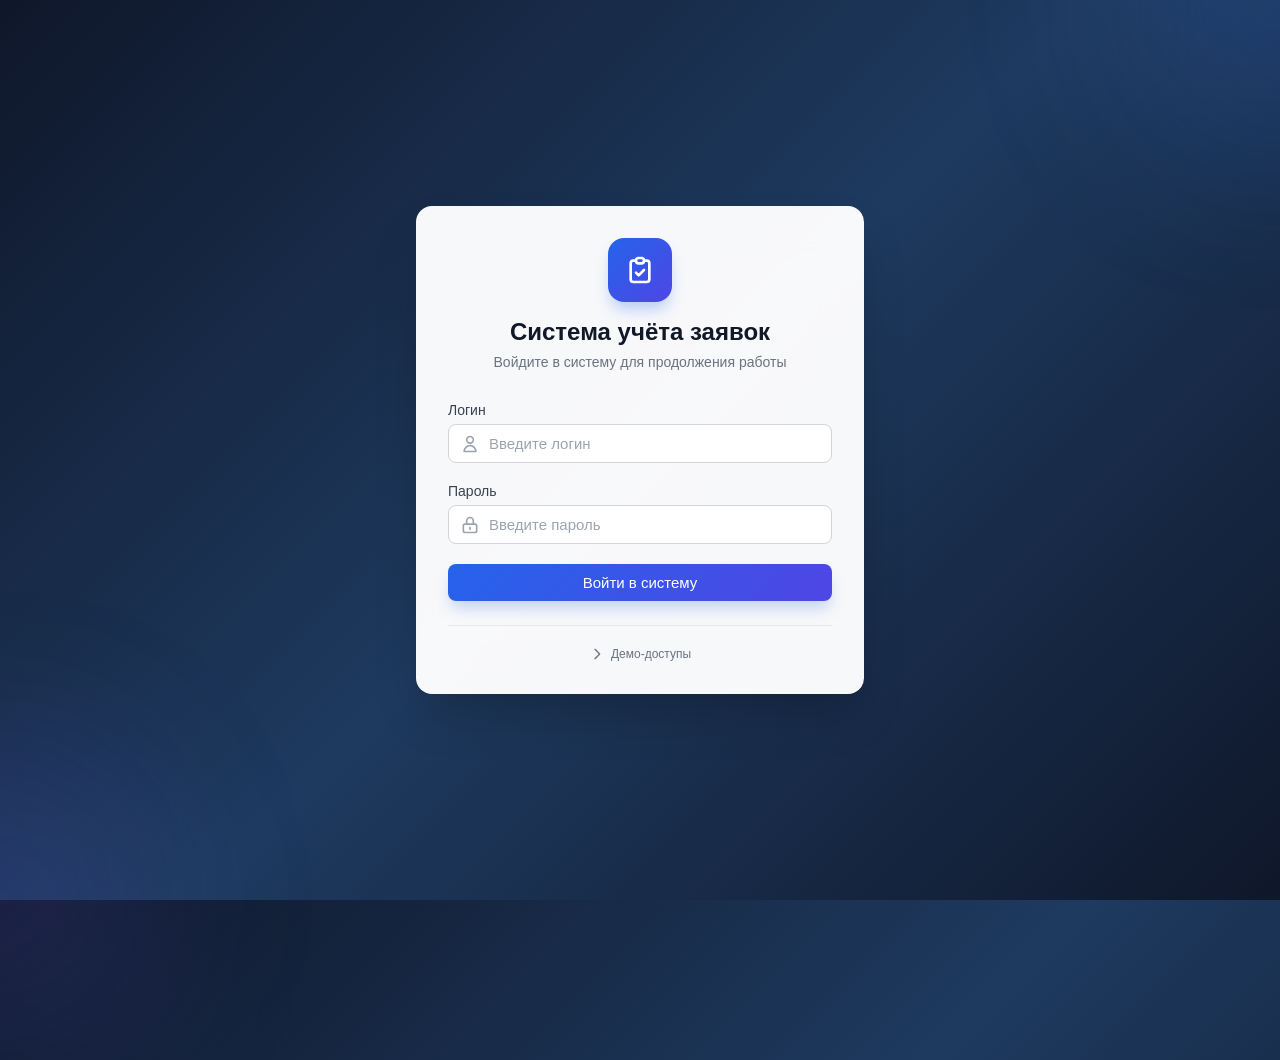
==== src/presentation/templates/login.html @ 2b45f91a "Подключён веб-интерфейс к серверной части" ====
<!DOCTYPE html>

<html lang="ru">
<head>
<meta charset="utf-8"/>
<meta content="width=device-width, initial-scale=1.0" name="viewport"/>
<title>Вход — Система учёта заявок</title>

<link href="../static/css/login.css" rel="stylesheet"/></head>
<body>
<div class="card">
<div class="logo-area">
<div class="logo-icon">
<svg fill="none" stroke="currentColor" viewbox="0 0 24 24"><path d="M9 5H7a2 2 0 00-2 2v12a2 2 0 002 2h10a2 2 0 002-2V7a2 2 0 00-2-2h-2M9 5a2 2 0 002 2h2a2 2 0 002-2M9 5a2 2 0 012-2h2a2 2 0 012 2m-6 9l2 2 4-4" stroke-linecap="round" stroke-linejoin="round" stroke-width="2"></path></svg>
</div>
<h1>Система учёта заявок</h1>
<p class="subtitle">Войдите в систему для продолжения работы</p>
</div>
<form id="loginForm">
<div class="alert alert-danger" id="alertBox" style="display:none">
<svg fill="none" stroke="currentColor" viewbox="0 0 24 24"><path d="M12 8v4m0 4h.01M21 12a9 9 0 11-18 0 9 9 0 0118 0z" stroke-linecap="round" stroke-linejoin="round" stroke-width="2"></path></svg>
<span id="alertText"></span>
</div>
<div class="form-group">
<label class="form-label" for="login">Логин</label>
<div class="input-wrap">
<svg class="icon" fill="none" stroke="currentColor" viewbox="0 0 24 24"><path d="M16 7a4 4 0 11-8 0 4 4 0 018 0zM12 14a7 7 0 00-7 7h14a7 7 0 00-7-7z" stroke-linecap="round" stroke-linejoin="round" stroke-width="2"></path></svg>
<input autocomplete="username" class="form-input" id="login" placeholder="Введите логин" type="text"/>
</div>
<div class="error-msg" id="loginError" style="display:none">
<svg fill="none" stroke="currentColor" viewbox="0 0 24 24"><path d="M12 8v4m0 4h.01M21 12a9 9 0 11-18 0 9 9 0 0118 0z" stroke-linecap="round" stroke-linejoin="round" stroke-width="2"></path></svg>
<span>Поле «Логин» обязательно для заполнения</span>
</div>
</div>
<div class="form-group">
<label class="form-label" for="password">Пароль</label>
<div class="input-wrap">
<svg class="icon" fill="none" stroke="currentColor" viewbox="0 0 24 24"><path d="M12 15v2m-6 4h12a2 2 0 002-2v-6a2 2 0 00-2-2H6a2 2 0 00-2 2v6a2 2 0 002 2zm10-10V7a4 4 0 00-8 0v4h8z" stroke-linecap="round" stroke-linejoin="round" stroke-width="2"></path></svg>
<input autocomplete="current-password" class="form-input" id="password" placeholder="Введите пароль" type="password"/>
</div>
<div class="error-msg" id="passwordError" style="display:none">
<svg fill="none" stroke="currentColor" viewbox="0 0 24 24"><path d="M12 8v4m0 4h.01M21 12a9 9 0 11-18 0 9 9 0 0118 0z" stroke-linecap="round" stroke-linejoin="round" stroke-width="2"></path></svg>
<span>Поле «Пароль» обязательно для заполнения</span>
</div>
</div>
<button class="btn-primary" id="submitBtn" type="submit">Войти в систему</button>
</form>
<div class="divider">
<details>
<summary>
<svg class="arrow" fill="none" stroke="currentColor" viewbox="0 0 24 24"><path d="M9 5l7 7-7 7" stroke-linecap="round" stroke-linejoin="round" stroke-width="2"></path></svg>
          Демо-доступы
        </summary>
<div class="creds-grid">
<div class="cred-item"><strong>Админ:</strong><br/>admin / admin123</div>
<div class="cred-item"><strong>Оператор:</strong><br/>operator1 / oper123</div>
<div class="cred-item"><strong>Исполнитель:</strong><br/>executor1 / exec123</div>
<div class="cred-item"><strong>Заявитель:</strong><br/>applicant1 / app123</div>
</div>
</details>
</div>
</div>
<script src="../static/js/login.js"></script>
</body>
</html>
---- src/presentation/static/css/login.css ----
*, *::before, *::after { box-sizing: border-box; margin: 0; padding: 0; }
    body {
      font-family: -apple-system, BlinkMacSystemFont, 'Segoe UI', Roboto, 'Helvetica Neue', Arial, sans-serif;
      -webkit-font-smoothing: antialiased;
      color: #111827;
      min-height: 100vh;
      display: flex;
      align-items: center;
      justify-content: center;
      background: linear-gradient(135deg, #0f172a 0%, #1e3a5f 50%, #0f172a 100%);
      padding: 1rem;
      position: relative;
      overflow: hidden;
    }
    body::before {
      content: '';
      position: absolute;
      top: -10rem; right: -10rem;
      width: 20rem; height: 20rem;
      background: rgba(59,130,246,0.15);
      border-radius: 50%;
      filter: blur(80px);
    }
    body::after {
      content: '';
      position: absolute;
      bottom: -10rem; left: -10rem;
      width: 20rem; height: 20rem;
      background: rgba(99,102,241,0.15);
      border-radius: 50%;
      filter: blur(80px);
    }
    .card {
      position: relative;
      width: 100%;
      max-width: 28rem;
      background: rgba(255,255,255,0.97);
      backdrop-filter: blur(20px);
      border-radius: 1rem;
      box-shadow: 0 25px 50px -12px rgba(0,0,0,0.25);
      padding: 2rem;
    }
    .logo-area { text-align: center; margin-bottom: 2rem; }
    .logo-icon {
      display: inline-flex;
      align-items: center;
      justify-content: center;
      width: 4rem; height: 4rem;
      background: linear-gradient(135deg, #2563eb, #4f46e5);
      border-radius: 1rem;
      margin-bottom: 1rem;
      box-shadow: 0 10px 15px -3px rgba(37,99,235,0.3);
    }
    .logo-icon svg { width: 2rem; height: 2rem; color: #fff; }
    h1 { font-size: 1.5rem; font-weight: 700; color: #111827; }
    .subtitle { color: #6b7280; margin-top: 0.5rem; font-size: 0.875rem; }
    .form-group { margin-bottom: 1.25rem; }
    .form-label { display: block; font-size: 0.875rem; font-weight: 500; color: #374151; margin-bottom: 0.375rem; }
    .input-wrap { position: relative; }
    .input-wrap .icon {
      position: absolute;
      top: 50%; left: 0.75rem;
      transform: translateY(-50%);
      width: 1.25rem; height: 1.25rem;
      color: #9ca3af;
      pointer-events: none;
    }
    .form-input {
      width: 100%;
      padding: 0.625rem 1rem 0.625rem 2.5rem;
      border: 1px solid #d1d5db;
      border-radius: 0.5rem;
      font-size: 0.9375rem;
      color: #111827;
      transition: border-color 0.15s, box-shadow 0.15s;
      outline: none;
    }
    .form-input::placeholder { color: #9ca3af; }
    .form-input:focus { border-color: #3b82f6; box-shadow: 0 0 0 3px rgba(59,130,246,0.15); }
    .form-input.error { border-color: #f87171; background: #fef2f2; }
    .form-input.error:focus { box-shadow: 0 0 0 3px rgba(248,113,113,0.15); }
    .error-msg {
      margin-top: 0.375rem;
      font-size: 0.8125rem;
      color: #dc2626;
      display: flex;
      align-items: center;
      gap: 0.25rem;
    }
    .error-msg svg { width: 1rem; height: 1rem; flex-shrink: 0; }
    .alert {
      display: flex;
      align-items: center;
      gap: 0.5rem;
      padding: 0.75rem;
      border-radius: 0.5rem;
      margin-bottom: 1rem;
      font-size: 0.875rem;
    }
    .alert-danger { background: #fef2f2; border: 1px solid #fecaca; color: #b91c1c; }
    .alert-danger svg { width: 1.25rem; height: 1.25rem; color: #ef4444; flex-shrink: 0; }
    .btn-primary {
      width: 100%;
      padding: 0.625rem 1rem;
      background: linear-gradient(135deg, #2563eb, #4f46e5);
      color: #fff;
      font-weight: 500;
      font-size: 0.9375rem;
      border: none;
      border-radius: 0.5rem;
      cursor: pointer;
      transition: all 0.2s;
      box-shadow: 0 10px 15px -3px rgba(37,99,235,0.25);
      display: flex;
      align-items: center;
      justify-content: center;
      gap: 0.5rem;
    }
    .btn-primary:hover { background: linear-gradient(135deg, #1d4ed8, #4338ca); }
    .btn-primary:disabled { opacity: 0.5; cursor: not-allowed; }
    .spinner {
      width: 1.25rem; height: 1.25rem;
      border: 2px solid rgba(255,255,255,0.3);
      border-top-color: #fff;
      border-radius: 50%;
      animation: spin 0.6s linear infinite;
    }
    @keyframes spin { to { transform: rotate(360deg); } }
    .divider { margin-top: 1.5rem; padding-top: 1.25rem; border-top: 1px solid #e5e7eb; }
    details summary {
      cursor: pointer;
      font-size: 0.75rem;
      color: #6b7280;
      text-align: center;
      list-style: none;
      display: flex;
      align-items: center;
      justify-content: center;
      gap: 0.375rem;
      transition: color 0.15s;
    }
    details summary::-webkit-details-marker { display: none; }
    details summary:hover { color: #374151; }
    details summary .arrow {
      width: 1rem; height: 1rem;
      transition: transform 0.2s;
    }
    details[open] summary .arrow { transform: rotate(90deg); }
    .creds-grid {
      margin-top: 0.75rem;
      display: grid;
      grid-template-columns: 1fr 1fr;
      gap: 0.5rem;
      font-size: 0.75rem;
    }
    .cred-item { background: #f9fafb; border-radius: 0.5rem; padding: 0.5rem; }
    .cred-item strong { color: #374151; }
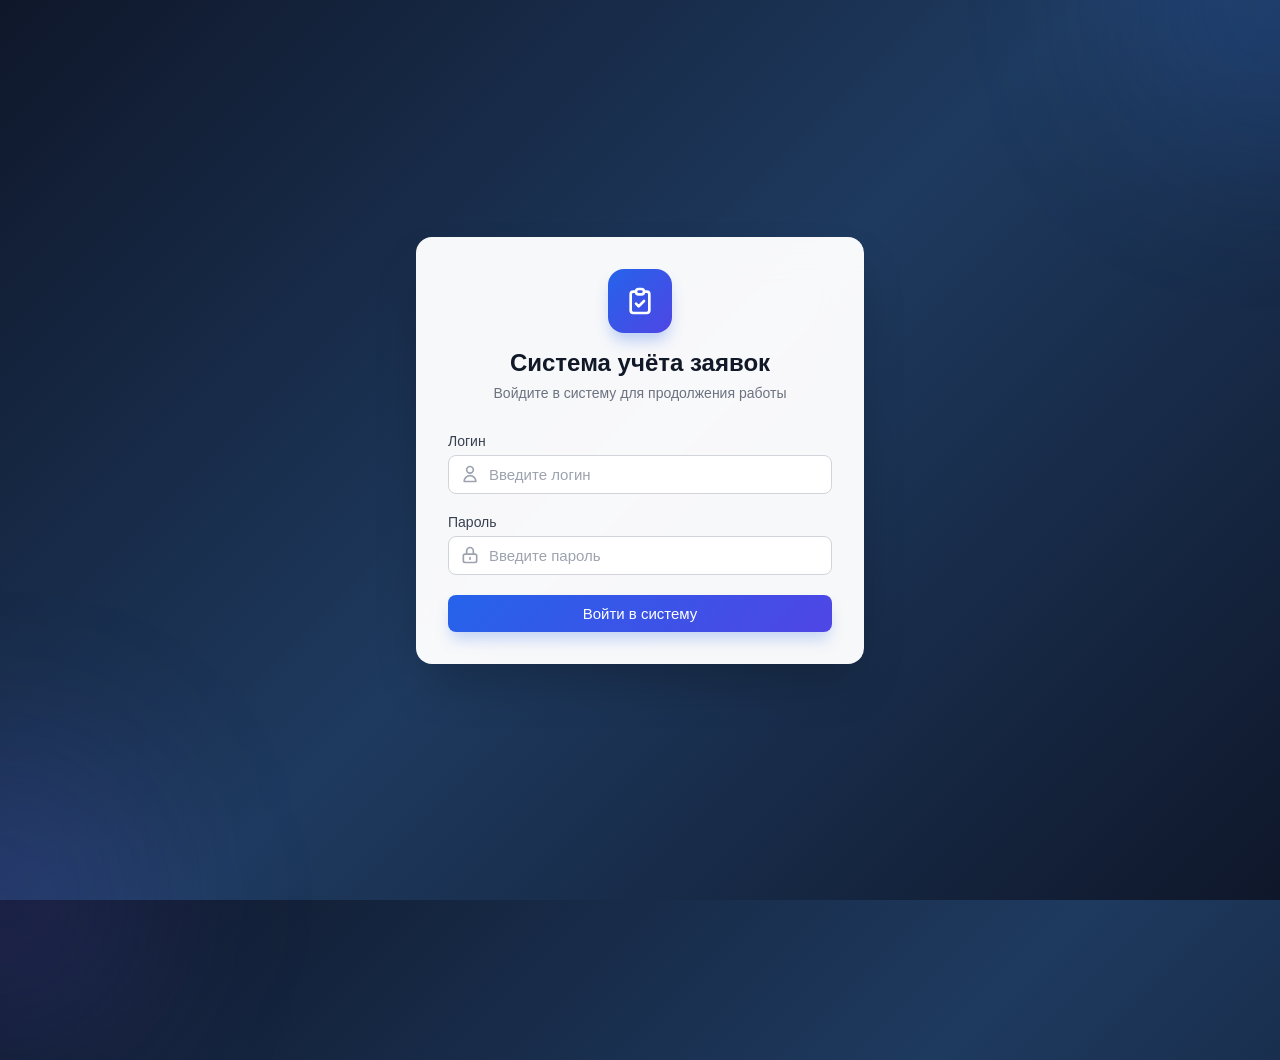
==== commit 05b462cc: "Удалён блок демо-доступов со страницы входа" ====
--- a/src/presentation/templates/login.html
+++ b/src/presentation/templates/login.html
@@ -45,20 +45,6 @@
 </div>
 <button class="btn-primary" id="submitBtn" type="submit">Войти в систему</button>
 </form>
-<div class="divider">
-<details>
-<summary>
-<svg class="arrow" fill="none" stroke="currentColor" viewbox="0 0 24 24"><path d="M9 5l7 7-7 7" stroke-linecap="round" stroke-linejoin="round" stroke-width="2"></path></svg>
-          Демо-доступы
-        </summary>
-<div class="creds-grid">
-<div class="cred-item"><strong>Админ:</strong><br/>admin / admin123</div>
-<div class="cred-item"><strong>Оператор:</strong><br/>operator1 / oper123</div>
-<div class="cred-item"><strong>Исполнитель:</strong><br/>executor1 / exec123</div>
-<div class="cred-item"><strong>Заявитель:</strong><br/>applicant1 / app123</div>
-</div>
-</details>
-</div>
 </div>
 <script src="../static/js/login.js"></script>
 </body>
